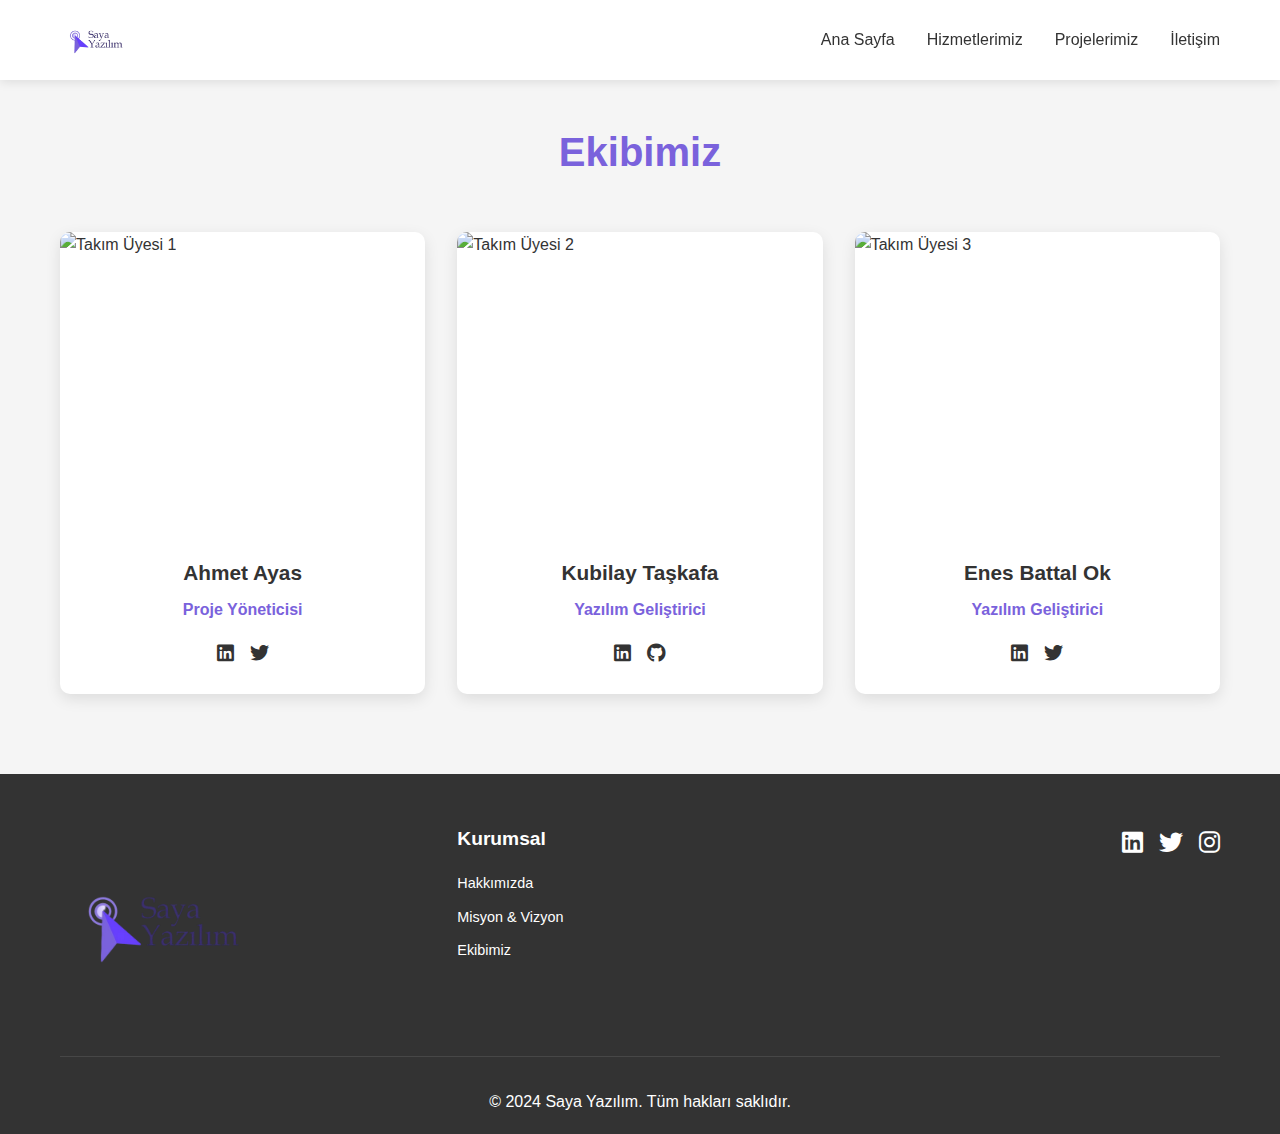
==== ekibimiz.html @ 61fc3ae5 "alsancak-1.0.2" ====
<!DOCTYPE html>
<html lang="tr">
  <head>
    <meta charset="UTF-8" />
    <meta name="viewport" content="width=device-width, initial-scale=1.0" />
    <title>Ekibimiz - Saya Yazılım</title>
    <link rel="stylesheet" href="css/common.css" />
    <link rel="stylesheet" href="css/kurumsal.css" />
    <link rel="stylesheet" href="css/ekip.css" />
    <link
      rel="stylesheet"
      href="https://cdnjs.cloudflare.com/ajax/libs/font-awesome/6.0.0/css/all.min.css"
    />
  </head>
  <body>
    <!-- Header -->
    <header role="banner">
      <nav class="navbar" role="navigation" aria-label="Ana menü">
        <div class="container">
          <div class="logo">
            <a href="/" aria-label="Ana sayfaya git">
              <img
                src="images/saya-logo.webp"
                alt="Saya Yazılım Logo"
                width="200"
                height="80"
              />
            </a>
          </div>
          <button
            class="nav-toggle"
            id="navToggle"
            aria-label="Menüyü aç/kapat"
          >
            <i class="fas fa-bars" id="menuIcon"></i>
          </button>
          <ul class="nav-links" role="menu">
            <li role="none">
              <a href="index.html" role="menuitem">Ana Sayfa</a>
            </li>
            <li role="none">
              <a href="index.html#hizmetler" role="menuitem">Hizmetlerimiz</a>
            </li>
            <li role="none">
              <a href="index.html#projeler" role="menuitem">Projelerimiz</a>
            </li>
            <li role="none">
              <a href="index.html#iletisim" role="menuitem">İletişim</a>
            </li>
          </ul>
        </div>
      </nav>
    </header>

    <main class="kurumsal-page">
      <div class="container">
        <h1 class="page-title">Ekibimiz</h1>
        <div class="team-grid">
          <div class="team-member">
            <div class="member-image">
              <img
                src="images/team/member1.jpg"
                alt="Takım Üyesi 1"
                width="300"
                height="300"
              />
            </div>
            <div class="member-info">
              <h3>Ahmet Ayas</h3>
              <p class="member-title">Proje Yöneticisi</p>

              <div class="member-social">
                <a href="#"><i class="fab fa-linkedin"></i></a>
                <a href="#"><i class="fab fa-twitter"></i></a>
              </div>
            </div>
          </div>

          <div class="team-member">
            <div class="member-image">
              <img
                src="images/team/member2.jpg"
                alt="Takım Üyesi 2"
                width="300"
                height="300"
              />
            </div>
            <div class="member-info">
              <h3>Kubilay Taşkafa</h3>
              <p class="member-title">Yazılım Geliştirici</p>

              <div class="member-social">
                <a href="#"><i class="fab fa-linkedin"></i></a>
                <a href="#"><i class="fab fa-github"></i></a>
              </div>
            </div>
          </div>

          <div class="team-member">
            <div class="member-image">
              <img
                src="images/team/member3.jpg"
                alt="Takım Üyesi 3"
                width="300"
                height="300"
              />
            </div>
            <div class="member-info">
              <h3>Enes Battal Ok</h3>
              <p class="member-title">Yazılım Geliştirici</p>

              <div class="member-social">
                <a href="#"><i class="fab fa-linkedin"></i></a>
                <a href="#"><i class="fab fa-twitter"></i></a>
              </div>
            </div>
          </div>
        </div>
      </div>
    </main>

    <!-- Footer -->
    <footer role="contentinfo">
      <div class="container">
        <div class="footer-content">
          <div class="footer-logo">
            <img
              src="images/saya-logo.webp"
              alt="Saya Yazılım Logo"
              width="200"
              height="80"
            />
          </div>
          <div class="footer-links">
            <h4>Kurumsal</h4>
            <ul>
              <li><a href="hakkimizda.html">Hakkımızda</a></li>
              <li><a href="misyon-vizyon.html">Misyon & Vizyon</a></li>
              <li><a href="ekibimiz.html">Ekibimiz</a></li>
            </ul>
          </div>
          <div class="social-links">
            <a href="#"><i class="fab fa-linkedin"></i></a>
            <a href="#"><i class="fab fa-twitter"></i></a>
            <a href="#"><i class="fab fa-instagram"></i></a>
          </div>
        </div>
        <div class="footer-bottom">
          <p>&copy; 2024 Saya Yazılım. Tüm hakları saklıdır.</p>
        </div>
      </div>
    </footer>

    <script src="js/main.js" defer></script>
  </body>
</html>
---- css/common.css ----
/* ================ COMMON STYLES ================ */
:root {
  --primary-color: #7a62dc;
  --dark: #333;
  --gray: #666;
  --light: #f5f5f5;
  --white: #fff;
}

* {
  margin: 0;
  padding: 0;
  box-sizing: border-box;
}

body {
  font-family: "Segoe UI", Tahoma, Geneva, Verdana, sans-serif;
  line-height: 1.6;
  color: var(--dark);
  overflow-x: hidden;
  position: relative;
  width: 100%;
}

.container {
  max-width: 1200px;
  margin: 0 auto;
  padding: 0 20px;
}

/* ================ HEADER & NAVIGATION ================ */
.navbar {
  background-color: var(--white);
  position: fixed;
  top: 0;
  left: 0;
  right: 0;
  z-index: 1000;
  height: 80px;
  box-shadow: 0 2px 10px rgba(0, 0, 0, 0.1);
}

.navbar .container {
  display: flex;
  justify-content: space-between;
  align-items: center;
  height: 100%;
}

.logo {
  height: 100%;
  padding: 5px 0;
}

.logo img {
  height: 100%;
  max-height: 70px;
  width: auto;
}

.nav-toggle {
  display: none;
  background: none;
  border: none;
  font-size: 1.5rem;
  color: var(
    --primary-color
  ); /* Burayı #333'den var(--primary-color) olarak değiştirin */
  cursor: pointer;
  padding: 0.5rem;
}

.nav-links {
  display: flex;
  gap: 2rem;
  list-style: none;
}

.nav-links a {
  color: var(--dark);
  text-decoration: none;
  font-weight: 500;
  transition: color 0.3s ease;
}

.nav-links a:hover {
  color: var(--primary-color);
}

/* ================ FOOTER ================ */
footer {
  background-color: var(--dark);
  color: var(--white);
  padding: 50px 0 20px;
}

.footer-content {
  display: grid;
  grid-template-columns: 1fr 1fr 1fr;
  gap: 2rem;
  margin-bottom: 2rem;
}

.footer-logo {
  display: flex;
  align-items: center;
  justify-content: flex-start;
}

.footer-logo img {
  max-width: 200px;
  height: auto;
  transition: transform 0.3s ease;
}

.footer-logo img:hover {
  transform: scale(1.05);
}

.footer-links h4 {
  color: var(--white);
  font-size: 1.2rem;
  margin-bottom: 1rem;
}

.footer-links ul {
  list-style: none;
  padding: 0;
}

.footer-links ul li {
  margin-bottom: 0.5rem;
}

.footer-links ul li a {
  color: var(--white);
  text-decoration: none;
  transition: color 0.3s ease;
  font-size: 0.9rem;
}

.footer-links ul li a:hover {
  color: var(--primary-color);
}

.social-links {
  display: flex;
  gap: 1rem;
  justify-content: flex-end;
  align-items: flex-start;
}

.social-links a {
  color: var(--white);
  font-size: 1.5rem;
  transition: color 0.3s ease;
}

.social-links a:hover {
  color: var(--primary-color);
}

.footer-bottom {
  text-align: center;
  padding-top: 2rem;
  border-top: 1px solid rgba(255, 255, 255, 0.1);
}

/* ================ RESPONSIVE DESIGN ================ */
@media (max-width: 1200px) {
  .container {
    max-width: 960px;
  }
}

@media (max-width: 992px) {
  .container {
    max-width: 720px;
  }

  .footer-logo img {
    max-width: 180px;
  }
}

@media (max-width: 768px) {
  .container {
    max-width: 540px;
  }

  .navbar {
    height: 70px;
  }

  .logo img {
    max-height: 60px;
  }

  .nav-toggle {
    display: block;
  }

  .nav-links {
    display: none;
    width: 100%;
    position: absolute;
    top: 70px;
    left: 0;
    background-color: var(--white);
    padding: 1rem;
    flex-direction: column;
    text-align: center;
    box-shadow: 0 2px 5px rgba(0, 0, 0, 0.1);
    z-index: 1000;
  }

  .nav-links.active {
    display: flex;
  }

  .footer-content {
    grid-template-columns: 1fr 1fr;
  }

  .footer-logo {
    grid-column: span 2;
    justify-content: center;
  }

  .footer-logo img {
    max-width: 160px;
  }

  .social-links {
    grid-column: span 2;
    justify-content: center;
  }
}

@media (max-width: 576px) {
  .container {
    padding: 0 15px;
  }

  .footer-content {
    grid-template-columns: 1fr;
    text-align: center;
    gap: 1.5rem;
  }

  .footer-logo {
    grid-column: auto;
  }

  .footer-logo img {
    max-width: 140px;
  }

  .footer-links,
  .social-links {
    justify-content: center;
    align-items: center;
  }

  .social-links {
    grid-column: auto;
  }
}

/* Yatay Görünüm için Özel Ayarlar */
@media (max-width: 992px) and (orientation: landscape) {
  .nav-links.active {
    max-height: 80vh;
    overflow-y: auto;
  }
}

/* Animasyon Tercihleri */
@media (prefers-reduced-motion: reduce) {
  * {
    animation: none !important;
    transition: none !important;
    scroll-behavior: auto !important;
  }
}
---- css/kurumsal.css ----
/* Kurumsal Sayfalar Genel Stiller */
.kurumsal-page {
  padding: 120px 0 80px;
  background-color: var(--light);
}

.page-title {
  color: var(--primary-color);
  font-size: 2.5rem;
  text-align: center;
  margin-bottom: 3rem;
}

.content-section {
  display: grid;
  grid-template-columns: 3fr 2fr;
  gap: 3rem;
  background-color: var(--white);
  padding: 2rem;
  border-radius: 10px;
  box-shadow: 0 5px 15px rgba(0, 0, 0, 0.1);
}

.content-text h2 {
  color: var(--primary-color);
  font-size: 1.8rem;
  margin: 2rem 0 1rem;
}

.content-text h2:first-child {
  margin-top: 0;
}

.content-text p {
  color: var(--gray);
  line-height: 1.8;
  margin-bottom: 1.5rem;
}

.content-text ul {
  list-style-type: none;
  padding: 0;
}

.content-text ul li {
  color: var(--gray);
  margin-bottom: 0.8rem;
  padding-left: 1.5rem;
  position: relative;
}

.content-text ul li::before {
  content: "•";
  color: var(--primary-color);
  position: absolute;
  left: 0;
  font-size: 1.2rem;
}

.content-image {
  display: flex;
  align-items: flex-start;
  justify-content: center;
}

.content-image img {
  width: 100%;
  height: auto;
  border-radius: 10px;
  box-shadow: 0 5px 15px rgba(0, 0, 0, 0.1);
}

/* Responsive Tasarım */
@media (max-width: 992px) {
  .kurumsal-page {
    padding: 100px 0 60px;
  }

  .content-section {
    grid-template-columns: 1fr;
    gap: 2rem;
  }

  .content-image {
    order: -1;
  }

  .content-image img {
    max-width: 100%;
  }
}

@media (max-width: 768px) {
  .kurumsal-page {
    padding: 80px 0 40px;
  }

  .page-title {
    font-size: 2rem;
    margin-bottom: 2rem;
  }

  .content-section {
    padding: 1.5rem;
  }

  .content-text h2 {
    font-size: 1.5rem;
  }
}

@media (max-width: 576px) {
  .kurumsal-page {
    padding: 60px 0 30px;
  }

  .page-title {
    font-size: 1.8rem;
  }

  .content-section {
    padding: 1rem;
  }

  .content-text h2 {
    font-size: 1.3rem;
  }

  .content-text p {
    font-size: 0.9rem;
  }
}
---- css/ekip.css ----
/* Ekip Sayfası Stilleri */
.team-grid {
  display: grid;
  grid-template-columns: repeat(3, 1fr);
  gap: 2rem;
  margin-top: 2rem;
}

.team-member {
  background: var(--white);
  border-radius: 10px;
  overflow: hidden;
  box-shadow: 0 5px 15px rgba(0, 0, 0, 0.1);
  transition: transform 0.3s ease;
}

.team-member:hover {
  transform: translateY(-10px);
}

.member-image {
  width: 100%;
  height: 300px;
  overflow: hidden;
}

.member-image img {
  width: 100%;
  height: 100%;
  object-fit: cover;
  transition: transform 0.3s ease;
}

.team-member:hover .member-image img {
  transform: scale(1.1);
}

.member-info {
  padding: 1.5rem;
  text-align: center;
}

.member-info h3 {
  color: var(--dark);
  font-size: 1.3rem;
  margin-bottom: 0.5rem;
}

.member-title {
  color: var(--primary-color);
  font-weight: 600;
  font-size: 1rem;
  margin-bottom: 1rem;
}

.member-desc {
  color: var(--gray);
  font-size: 0.9rem;
  line-height: 1.6;
  margin-bottom: 1.5rem;
}

.member-social {
  display: flex;
  justify-content: center;
  gap: 1rem;
}

.member-social a {
  color: var(--dark);
  font-size: 1.2rem;
  transition: color 0.3s ease;
}

.member-social a:hover {
  color: var(--primary-color);
}

/* Responsive Tasarım */
@media (max-width: 992px) {
  .team-grid {
    grid-template-columns: repeat(2, 1fr);
    gap: 1.5rem;
  }
}

@media (max-width: 768px) {
  .team-grid {
    grid-template-columns: 1fr;
    max-width: 500px;
    margin: 2rem auto;
  }

  .member-image {
    height: 250px;
  }

  .member-info {
    padding: 1.2rem;
  }
}

@media (max-width: 576px) {
  .member-image {
    height: 200px;
  }

  .member-info h3 {
    font-size: 1.2rem;
  }

  .member-title {
    font-size: 0.9rem;
  }

  .member-desc {
    font-size: 0.85rem;
  }
}
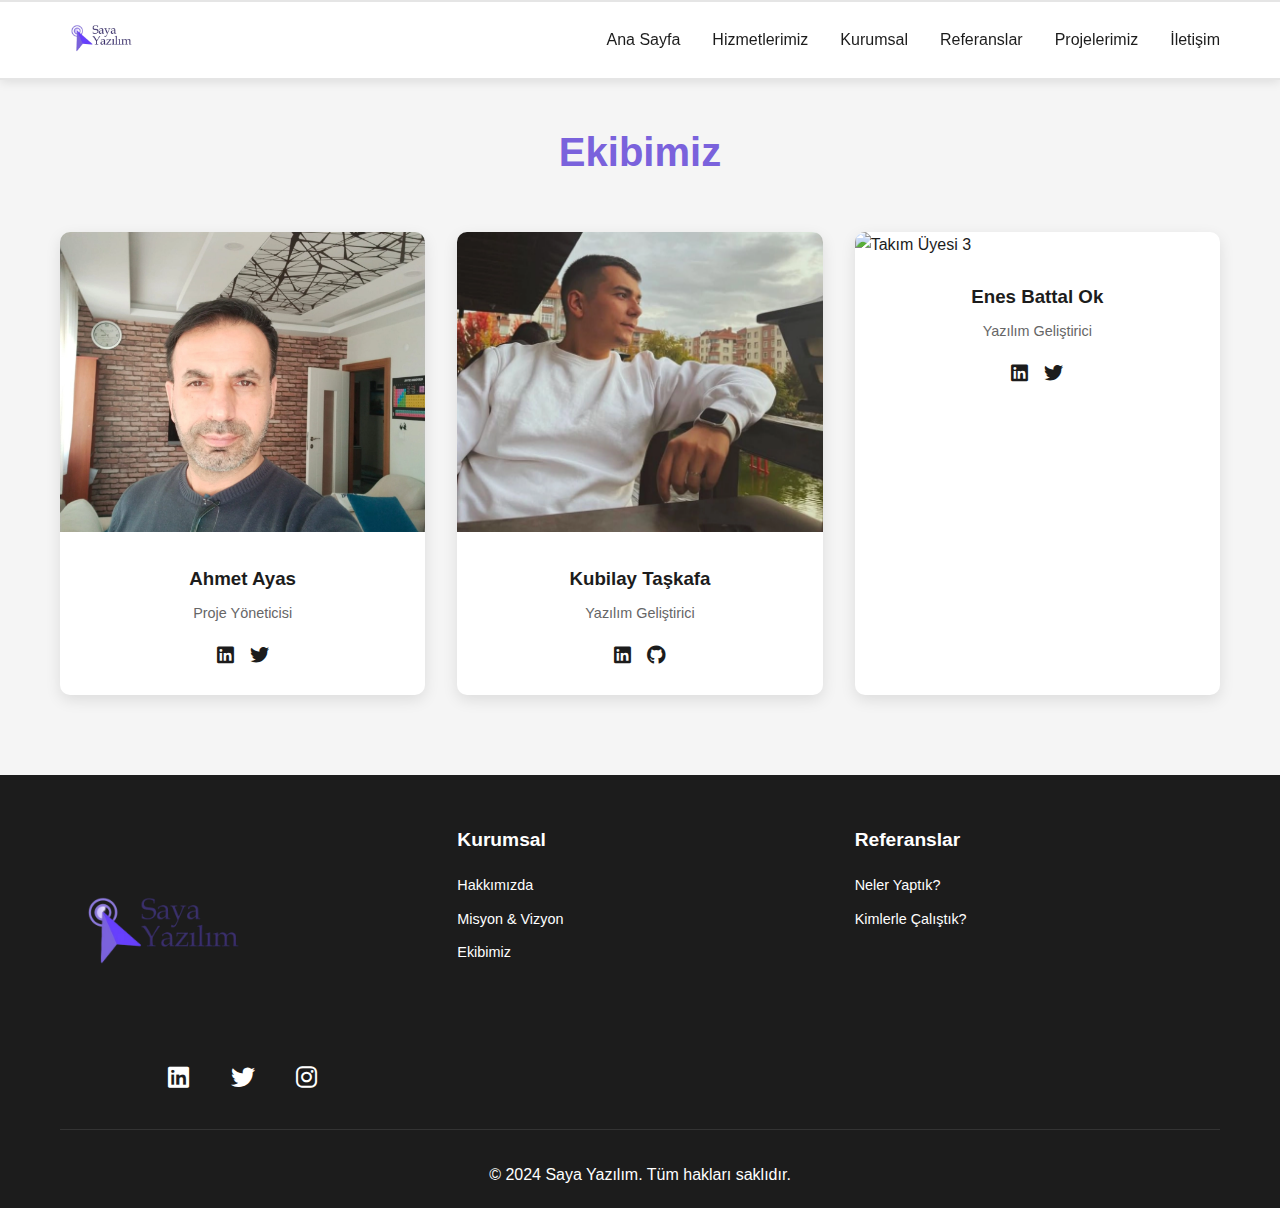
==== commit 3293b92f: "sayayazilim-1.0.3" ====
--- a/ekibimiz.html
+++ b/ekibimiz.html
@@ -4,6 +4,7 @@
     <meta charset="UTF-8" />
     <meta name="viewport" content="width=device-width, initial-scale=1.0" />
     <title>Ekibimiz - Saya Yazılım</title>
+    <link rel="icon" type="image/webp" href="images/saya-icon.webp" />
     <link rel="stylesheet" href="css/common.css" />
     <link rel="stylesheet" href="css/kurumsal.css" />
     <link rel="stylesheet" href="css/ekip.css" />
@@ -41,6 +42,33 @@
             <li role="none">
               <a href="index.html#hizmetler" role="menuitem">Hizmetlerimiz</a>
             </li>
+            <li role="none" class="dropdown">
+              <a href="#" role="menuitem">Kurumsal</a>
+              <ul class="dropdown-menu">
+                <li>
+                  <a href="hakkimizda.html" target="_blank">Hakkımızda</a>
+                </li>
+                <li>
+                  <a href="misyon-vizyon.html" target="_blank"
+                    >Misyon & Vizyon</a
+                  >
+                </li>
+                <li><a href="ekibimiz.html" target="_blank">Ekibimiz</a></li>
+              </ul>
+            </li>
+            <li role="none" class="dropdown">
+              <a href="#" role="menuitem">Referanslar</a>
+              <ul class="dropdown-menu">
+                <li>
+                  <a href="projeler.html" target="_blank">Neler Yaptık?</a>
+                </li>
+                <li>
+                  <a href="referanslar.html" target="_blank"
+                    >Kimlerle Çalıştık?</a
+                  >
+                </li>
+              </ul>
+            </li>
             <li role="none">
               <a href="index.html#projeler" role="menuitem">Projelerimiz</a>
             </li>
@@ -59,7 +87,7 @@
           <div class="team-member">
             <div class="member-image">
               <img
-                src="images/team/member1.jpg"
+                src="images/ahmetayas.webp"
                 alt="Takım Üyesi 1"
                 width="300"
                 height="300"
@@ -79,7 +107,7 @@
           <div class="team-member">
             <div class="member-image">
               <img
-                src="images/team/member2.jpg"
+                src="images/kubilaytaskafa.webp"
                 alt="Takım Üyesi 2"
                 width="300"
                 height="300"
@@ -139,6 +167,13 @@
               <li><a href="ekibimiz.html">Ekibimiz</a></li>
             </ul>
           </div>
+          <div class="footer-links">
+            <h4>Referanslar</h4>
+            <ul>
+              <li><a href="projeler.html">Neler Yaptık?</a></li>
+              <li><a href="referanslar.html">Kimlerle Çalıştık?</a></li>
+            </ul>
+          </div>
           <div class="social-links">
             <a href="#"><i class="fab fa-linkedin"></i></a>
             <a href="#"><i class="fab fa-twitter"></i></a>
--- a/css/common.css
+++ b/css/common.css
@@ -1,7 +1,7 @@
 /* ================ COMMON STYLES ================ */
 :root {
   --primary-color: #7a62dc;
-  --dark: #333;
+  --dark: #1c1c1c;
   --gray: #666;
   --light: #f5f5f5;
   --white: #fff;
@@ -38,6 +38,8 @@
   z-index: 1000;
   height: 80px;
   box-shadow: 0 2px 10px rgba(0, 0, 0, 0.1);
+  border-top: 2px solid rgba(0, 0, 0, 0.1);
+  border-bottom: 2px solid rgba(0, 0, 0, 0.1);
 }
 
 .navbar .container {
@@ -50,12 +52,14 @@
 .logo {
   height: 100%;
   padding: 5px 0;
+  display: flex;
+  align-items: center;
 }
 
 .logo img {
-  height: 100%;
-  max-height: 70px;
+  max-height: 100px;
   width: auto;
+  object-fit: contain;
 }
 
 .nav-toggle {
@@ -87,6 +91,71 @@
   color: var(--primary-color);
 }
 
+.nav-links li {
+  position: relative;
+}
+
+.dropdown-menu {
+  position: absolute;
+  top: 100%;
+  left: 0;
+  background-color: var(--white);
+  min-width: 200px;
+  box-shadow: 0 5px 15px rgba(0, 0, 0, 0.1);
+  border-radius: 5px;
+  padding: 1rem 0;
+  opacity: 0;
+  visibility: hidden;
+  transform: translateY(10px);
+  transition: all 0.3s ease;
+  z-index: 1000;
+  list-style: none;
+}
+
+.nav-links li:hover .dropdown-menu {
+  opacity: 1;
+  visibility: visible;
+  transform: translateY(0);
+}
+
+.dropdown-menu li {
+  padding: 0.5rem 1.5rem;
+  list-style: none;
+}
+
+.dropdown-menu a {
+  color: var(--dark);
+  font-size: 0.9rem;
+  display: block;
+  padding: 0.5rem 0;
+}
+
+.dropdown-menu a:hover {
+  color: var(--primary-color);
+}
+
+@media (max-width: 768px) {
+  .dropdown-menu {
+    position: static;
+    opacity: 1;
+    visibility: visible;
+    transform: none;
+    box-shadow: none;
+    padding: 0;
+    min-width: auto;
+    background-color: transparent;
+    display: none;
+  }
+
+  .nav-links li:hover .dropdown-menu {
+    display: block;
+  }
+
+  .dropdown-menu li {
+    padding: 0.5rem 0;
+  }
+}
+
 /* ================ FOOTER ================ */
 footer {
   background-color: var(--dark);
@@ -108,9 +177,9 @@
 }
 
 .footer-logo img {
-  max-width: 200px;
+  max-width: 300px;
   height: auto;
-  transition: transform 0.3s ease;
+  object-fit: contain;
 }
 
 .footer-logo img:hover {
@@ -145,19 +214,26 @@
 
 .social-links {
   display: flex;
-  gap: 1rem;
-  justify-content: flex-end;
-  align-items: flex-start;
+  gap: 1.5rem;
+  justify-content: center;
+  align-items: center;
 }
 
 .social-links a {
   color: var(--white);
   font-size: 1.5rem;
   transition: color 0.3s ease;
+  display: flex;
+  align-items: center;
+  justify-content: center;
+  width: 40px;
+  height: 40px;
+  text-decoration: none;
 }
 
 .social-links a:hover {
   color: var(--primary-color);
+  transform: translateY(-3px);
 }
 
 .footer-bottom {
@@ -171,6 +247,18 @@
   .container {
     max-width: 960px;
   }
+
+  .logo img {
+    max-height: 90px;
+  }
+
+  .footer-logo img {
+    max-width: 250px;
+  }
+
+  .nav-links {
+    gap: 1.5rem;
+  }
 }
 
 @media (max-width: 992px) {
@@ -178,8 +266,21 @@
     max-width: 720px;
   }
 
+  .logo img {
+    max-height: 80px;
+  }
+
   .footer-logo img {
-    max-width: 180px;
+    max-width: 220px;
+  }
+
+  .nav-links {
+    gap: 1rem;
+  }
+
+  .footer-content {
+    grid-template-columns: repeat(3, 1fr);
+    gap: 1.5rem;
   }
 }
 
@@ -189,11 +290,15 @@
   }
 
   .navbar {
-    height: 70px;
+    height: 90px;
   }
 
   .logo img {
-    max-height: 60px;
+    max-height: 70px;
+  }
+
+  .footer-logo img {
+    max-width: 200px;
   }
 
   .nav-toggle {
@@ -204,7 +309,7 @@
     display: none;
     width: 100%;
     position: absolute;
-    top: 70px;
+    top: 90px;
     left: 0;
     background-color: var(--white);
     padding: 1rem;
@@ -219,7 +324,7 @@
   }
 
   .footer-content {
-    grid-template-columns: 1fr 1fr;
+    grid-template-columns: repeat(2, 1fr);
   }
 
   .footer-logo {
@@ -227,19 +332,37 @@
     justify-content: center;
   }
 
-  .footer-logo img {
-    max-width: 160px;
-  }
-
   .social-links {
     grid-column: span 2;
     justify-content: center;
   }
+
+  .dropdown-menu {
+    position: static;
+    box-shadow: none;
+    opacity: 1;
+    visibility: visible;
+    transform: none;
+    padding: 0.5rem 0;
+    display: none;
+  }
+
+  .nav-links li:hover .dropdown-menu {
+    display: block;
+  }
 }
 
 @media (max-width: 576px) {
   .container {
     padding: 0 15px;
+  }
+
+  .logo img {
+    max-height: 60px;
+  }
+
+  .footer-logo img {
+    max-width: 180px;
   }
 
   .footer-content {
@@ -252,10 +375,6 @@
     grid-column: auto;
   }
 
-  .footer-logo img {
-    max-width: 140px;
-  }
-
   .footer-links,
   .social-links {
     justify-content: center;
@@ -265,13 +384,40 @@
   .social-links {
     grid-column: auto;
   }
-}
-
-/* Yatay Görünüm için Özel Ayarlar */
-@media (max-width: 992px) and (orientation: landscape) {
-  .nav-links.active {
-    max-height: 80vh;
+
+  .nav-links {
+    padding: 0.5rem;
+  }
+
+  .dropdown-menu {
+    padding: 0.3rem 0;
+  }
+
+  .dropdown-menu a {
+    font-size: 0.85rem;
+  }
+}
+
+/* Mobil Yatay Görünüm için Özel Ayarlar */
+@media (max-height: 480px) and (orientation: landscape) {
+  .navbar {
+    height: 70px;
+  }
+
+  .logo img {
+    max-height: 55px;
+  }
+
+  .nav-links {
+    top: 70px;
+    max-height: calc(100vh - 70px);
     overflow-y: auto;
+  }
+
+  .dropdown-menu {
+    position: static;
+    box-shadow: none;
+    max-height: none;
   }
 }
 
--- a/css/ekip.css
+++ b/css/ekip.css
@@ -15,18 +15,18 @@
 }
 
 .team-member:hover {
-  transform: translateY(-10px);
+  transform: translateY(-5px);
 }
 
 .member-image {
   width: 100%;
-  height: 300px;
+  height: auto;
   overflow: hidden;
 }
 
 .member-image img {
   width: 100%;
-  height: 100%;
+  height: 300px;
   object-fit: cover;
   transition: transform 0.3s ease;
 }
@@ -41,15 +41,13 @@
 }
 
 .member-info h3 {
+  margin-bottom: 0.5rem;
   color: var(--dark);
-  font-size: 1.3rem;
-  margin-bottom: 0.5rem;
 }
 
 .member-title {
-  color: var(--primary-color);
-  font-weight: 600;
-  font-size: 1rem;
+  color: var(--gray);
+  font-size: 0.9rem;
   margin-bottom: 1rem;
 }
 
@@ -70,6 +68,7 @@
   color: var(--dark);
   font-size: 1.2rem;
   transition: color 0.3s ease;
+  text-decoration: none;
 }
 
 .member-social a:hover {
@@ -80,7 +79,10 @@
 @media (max-width: 992px) {
   .team-grid {
     grid-template-columns: repeat(2, 1fr);
-    gap: 1.5rem;
+  }
+
+  .member-image img {
+    height: 250px;
   }
 }
 
@@ -92,28 +94,25 @@
   }
 
   .member-image {
-    height: 250px;
+    height: 220px;
   }
 
   .member-info {
-    padding: 1.2rem;
+    padding: 1rem;
   }
 }
 
 @media (max-width: 576px) {
-  .member-image {
+  .team-grid {
+    grid-template-columns: 1fr;
+    gap: 1.5rem;
+  }
+
+  .member-image img {
     height: 200px;
   }
 
-  .member-info h3 {
-    font-size: 1.2rem;
-  }
-
-  .member-title {
-    font-size: 0.9rem;
-  }
-
-  .member-desc {
-    font-size: 0.85rem;
+  .member-info {
+    padding: 1rem;
   }
 }
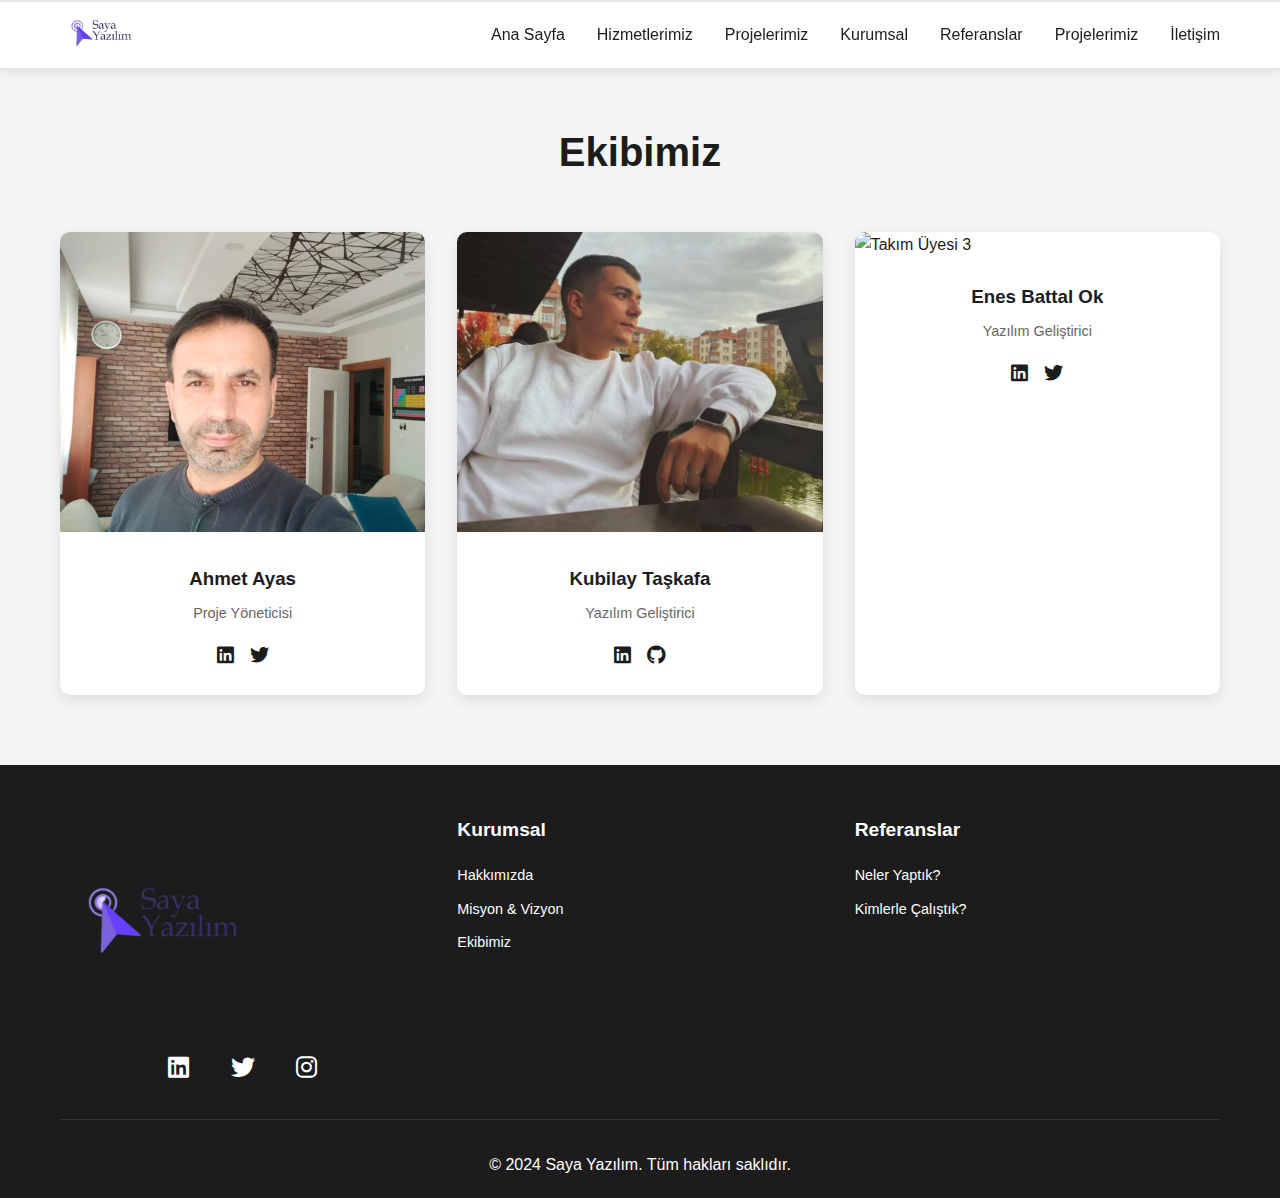
==== commit d49ab0ea: "sayayazilim-1.0.6" ====
--- a/ekibimiz.html
+++ b/ekibimiz.html
@@ -41,6 +41,9 @@
             </li>
             <li role="none">
               <a href="index.html#hizmetler" role="menuitem">Hizmetlerimiz</a>
+            </li>
+            <li role="none">
+              <a href="#projeler" role="menuitem">Projelerimiz</a>
             </li>
             <li role="none" class="dropdown">
               <a href="#" role="menuitem">Kurumsal</a>
--- a/css/common.css
+++ b/css/common.css
@@ -12,7 +12,9 @@
   padding: 0;
   box-sizing: border-box;
 }
-
+html {
+  scroll-behavior: smooth;
+}
 body {
   font-family: "Segoe UI", Tahoma, Geneva, Verdana, sans-serif;
   line-height: 1.6;
@@ -36,7 +38,7 @@
   left: 0;
   right: 0;
   z-index: 1000;
-  height: 80px;
+  height: 70px;
   box-shadow: 0 2px 10px rgba(0, 0, 0, 0.1);
   border-top: 2px solid rgba(0, 0, 0, 0.1);
   border-bottom: 2px solid rgba(0, 0, 0, 0.1);
@@ -97,7 +99,7 @@
 
 .dropdown-menu {
   position: absolute;
-  top: 100%;
+  top: calc(100% + 10px);
   left: 0;
   background-color: var(--white);
   min-width: 200px;
@@ -106,8 +108,8 @@
   padding: 1rem 0;
   opacity: 0;
   visibility: hidden;
-  transform: translateY(10px);
-  transition: all 0.3s ease;
+  transform: translateY(15px);
+  transition: all 0.6s cubic-bezier(0.4, 0, 0.2, 1);
   z-index: 1000;
   list-style: none;
 }
@@ -120,7 +122,6 @@
 
 .dropdown-menu li {
   padding: 0.5rem 1.5rem;
-  list-style: none;
 }
 
 .dropdown-menu a {
@@ -128,6 +129,7 @@
   font-size: 0.9rem;
   display: block;
   padding: 0.5rem 0;
+  white-space: nowrap;
 }
 
 .dropdown-menu a:hover {
@@ -135,6 +137,9 @@
 }
 
 @media (max-width: 768px) {
+  html {
+    scroll-behavior: smooth;
+  }
   .dropdown-menu {
     position: static;
     opacity: 1;
@@ -290,7 +295,7 @@
   }
 
   .navbar {
-    height: 90px;
+    height: 70px;
   }
 
   .logo img {
--- a/css/kurumsal.css
+++ b/css/kurumsal.css
@@ -1,20 +1,24 @@
 /* Kurumsal Sayfalar Genel Stiller */
 .kurumsal-page {
-  padding: 120px 0 80px;
+  padding: 120px 0 70px;
   background-color: var(--light);
 }
 
 .page-title {
-  color: var(--primary-color);
+  text-align: center;
   font-size: 2.5rem;
-  text-align: center;
+  color: var(--dark);
   margin-bottom: 3rem;
 }
 
 .content-section {
   display: grid;
-  grid-template-columns: 3fr 2fr;
+  grid-template-columns: 2fr 1fr;
   gap: 3rem;
+  align-items: start;
+}
+
+.content-text {
   background-color: var(--white);
   padding: 2rem;
   border-radius: 10px;
@@ -23,44 +27,30 @@
 
 .content-text h2 {
   color: var(--primary-color);
+  margin-bottom: 1rem;
   font-size: 1.8rem;
-  margin: 2rem 0 1rem;
-}
-
-.content-text h2:first-child {
-  margin-top: 0;
 }
 
 .content-text p {
+  margin-bottom: 1.5rem;
   color: var(--gray);
   line-height: 1.8;
-  margin-bottom: 1.5rem;
 }
 
 .content-text ul {
-  list-style-type: none;
-  padding: 0;
+  list-style-position: inside;
+  margin-bottom: 1.5rem;
+  color: var(--gray);
 }
 
 .content-text ul li {
-  color: var(--gray);
-  margin-bottom: 0.8rem;
-  padding-left: 1.5rem;
-  position: relative;
-}
-
-.content-text ul li::before {
-  content: "•";
-  color: var(--primary-color);
-  position: absolute;
-  left: 0;
-  font-size: 1.2rem;
+  margin-bottom: 0.5rem;
+  line-height: 1.6;
 }
 
 .content-image {
-  display: flex;
-  align-items: flex-start;
-  justify-content: center;
+  position: sticky;
+  top: 100px;
 }
 
 .content-image img {
@@ -70,10 +60,36 @@
   box-shadow: 0 5px 15px rgba(0, 0, 0, 0.1);
 }
 
-/* Responsive Tasarım */
+/* Responsive Düzenlemeler */
+@media (max-width: 1200px) {
+  .page-title {
+    font-size: 2.2rem;
+  }
+
+  .content-text h2 {
+    font-size: 1.6rem;
+  }
+}
+
 @media (max-width: 992px) {
+  .content-section {
+    grid-template-columns: 1.5fr 1fr;
+    gap: 2rem;
+  }
+
+  .content-text {
+    padding: 1.5rem;
+  }
+
+  .page-title {
+    font-size: 2rem;
+    margin-bottom: 2.5rem;
+  }
+}
+
+@media (max-width: 768px) {
   .kurumsal-page {
-    padding: 100px 0 60px;
+    padding: 100px 0 50px;
   }
 
   .content-section {
@@ -82,51 +98,59 @@
   }
 
   .content-image {
+    position: static;
     order: -1;
   }
 
-  .content-image img {
-    max-width: 100%;
-  }
-}
-
-@media (max-width: 768px) {
-  .kurumsal-page {
-    padding: 80px 0 40px;
-  }
-
   .page-title {
-    font-size: 2rem;
+    font-size: 1.8rem;
     margin-bottom: 2rem;
   }
 
-  .content-section {
-    padding: 1.5rem;
+  .content-text h2 {
+    font-size: 1.4rem;
   }
 
-  .content-text h2 {
-    font-size: 1.5rem;
+  .content-text p {
+    font-size: 0.95rem;
   }
 }
 
 @media (max-width: 576px) {
   .kurumsal-page {
-    padding: 60px 0 30px;
+    padding: 90px 0 40px;
   }
 
   .page-title {
-    font-size: 1.8rem;
+    font-size: 1.6rem;
+    margin-bottom: 1.5rem;
   }
 
-  .content-section {
-    padding: 1rem;
+  .content-text {
+    padding: 1.2rem;
   }
 
   .content-text h2 {
     font-size: 1.3rem;
   }
 
-  .content-text p {
+  .content-text p,
+  .content-text ul li {
     font-size: 0.9rem;
   }
 }
+
+/* Mobil Yatay Görünüm için Özel Ayarlar */
+@media (max-height: 480px) and (orientation: landscape) {
+  .kurumsal-page {
+    padding: 80px 0 30px;
+  }
+
+  .content-section {
+    gap: 1.5rem;
+  }
+
+  .content-text {
+    padding: 1rem;
+  }
+}
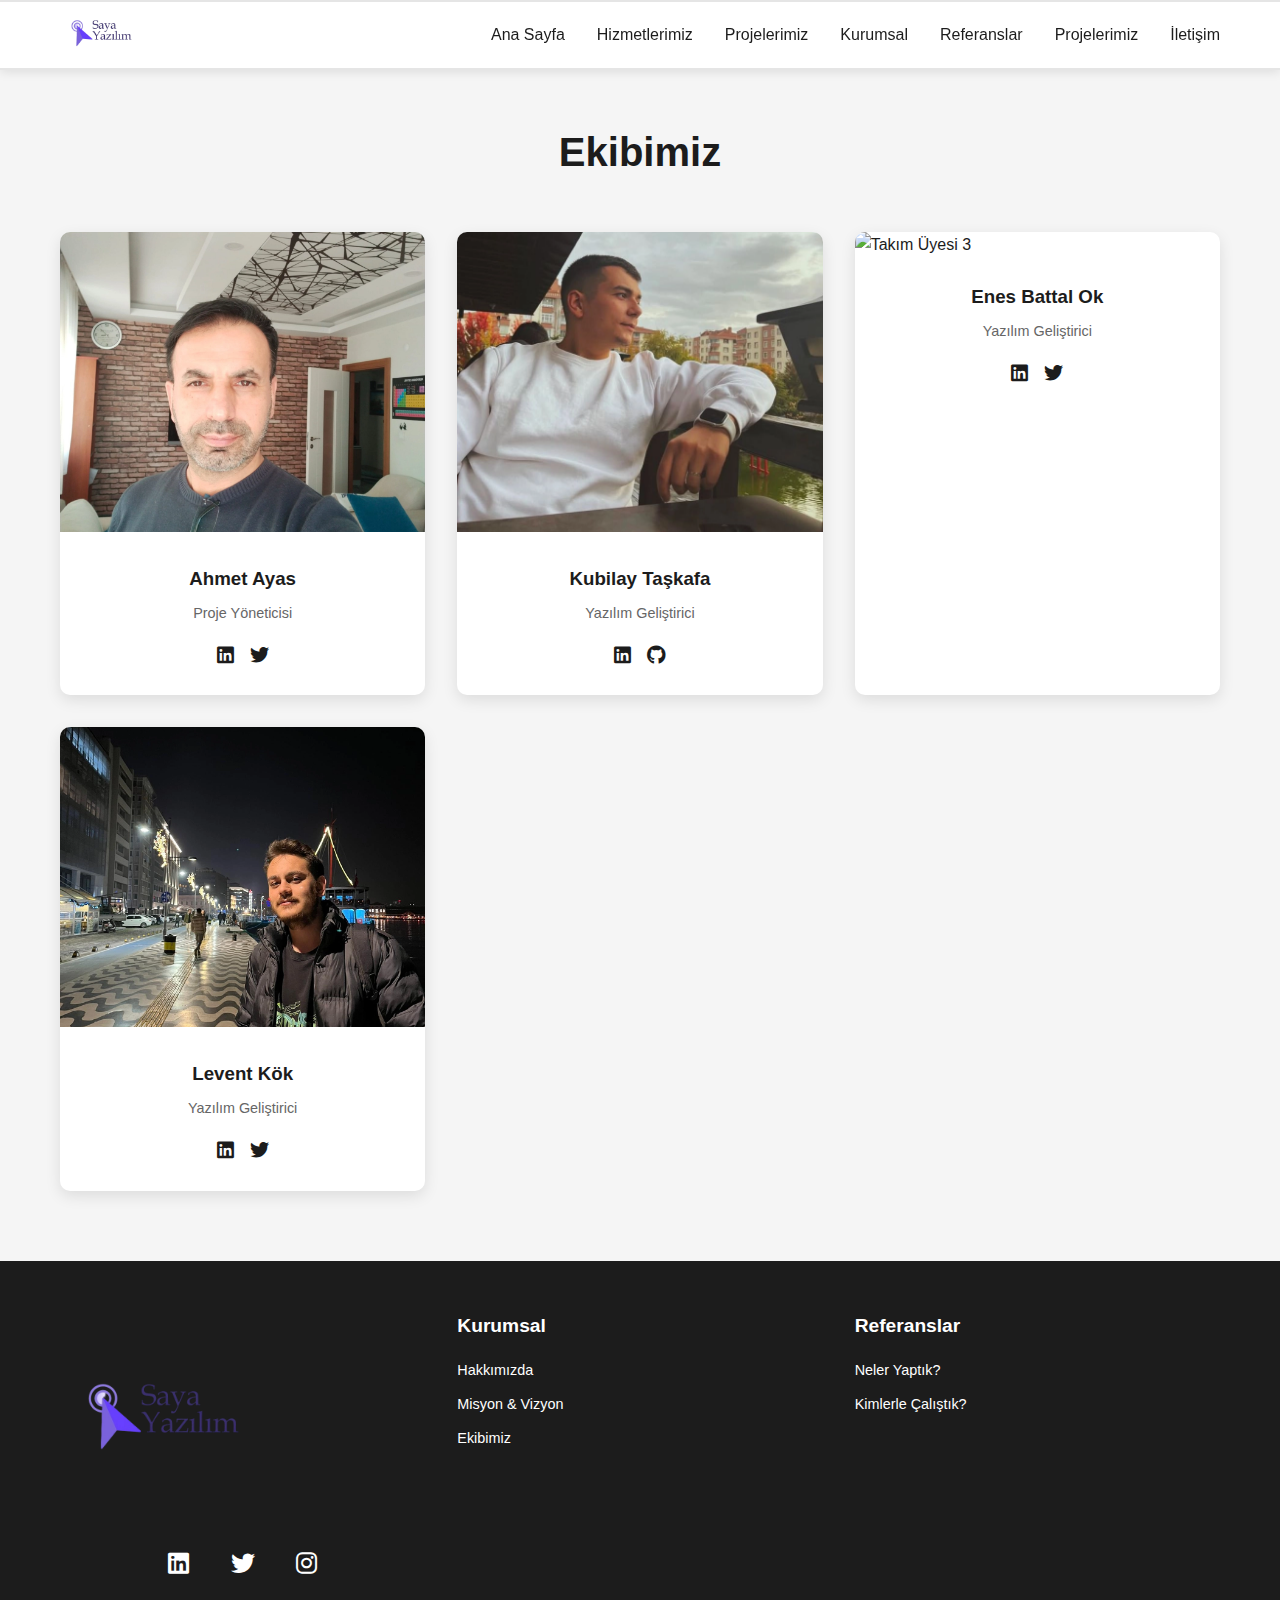
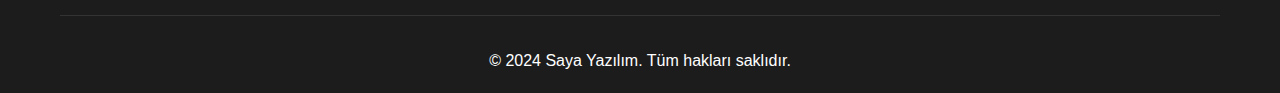
==== commit 687445bb: "sayayazilim-1.0.10" ====
--- a/ekibimiz.html
+++ b/ekibimiz.html
@@ -145,6 +145,28 @@
                 <a href="#"><i class="fab fa-twitter"></i></a>
               </div>
             </div>
+           
+            </div>
+          <div class="team-member">
+            <div class="member-image">
+              <img
+                src="images/leventkok.webp"
+                alt="Takım Üyesi 3"
+                width="300"
+                height="300"
+              />
+            </div>
+            <div class="member-info">
+              <h3>Levent Kök</h3>
+              <p class="member-title">Yazılım Geliştirici</p>
+
+              <div class="member-social">
+                <a href="#"><i class="fab fa-linkedin"></i></a>
+                <a href="#"><i class="fab fa-twitter"></i></a>
+              </div>
+            </div>
+           
+            </div>
           </div>
         </div>
       </div>
